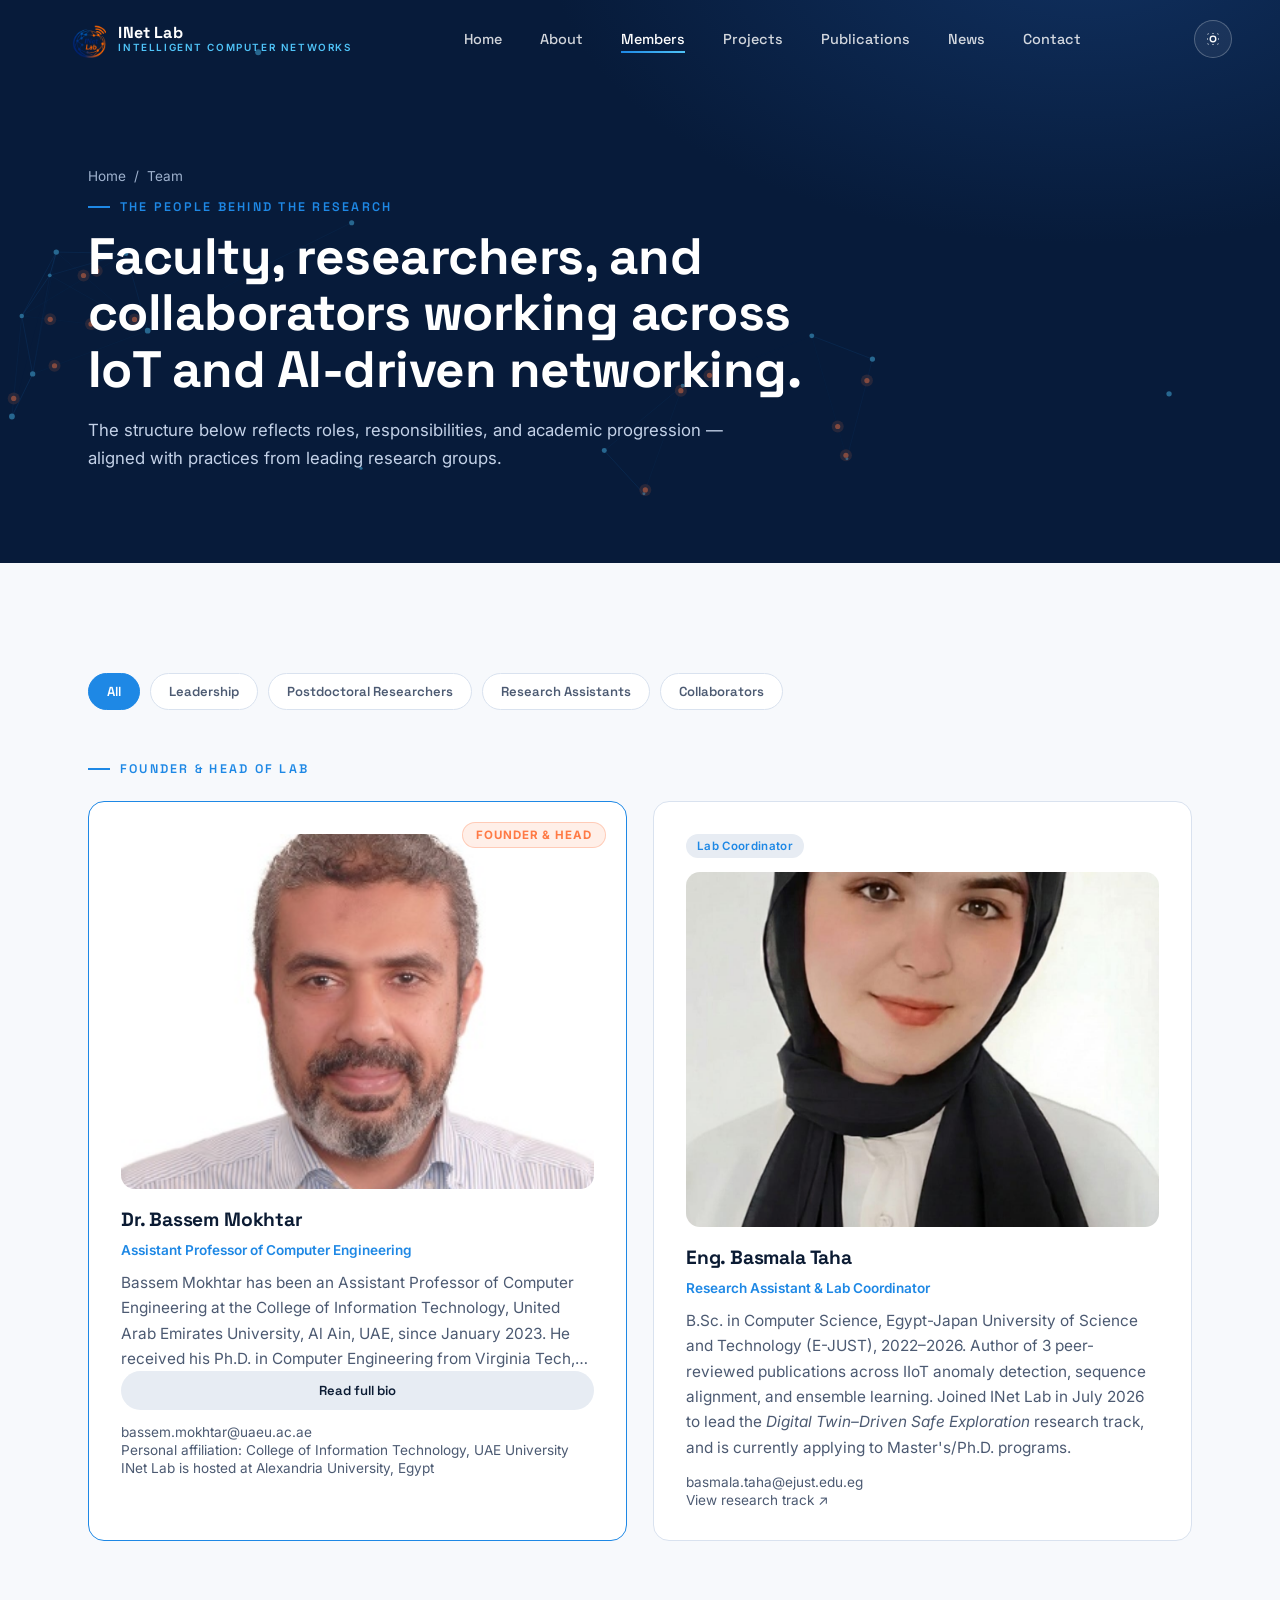
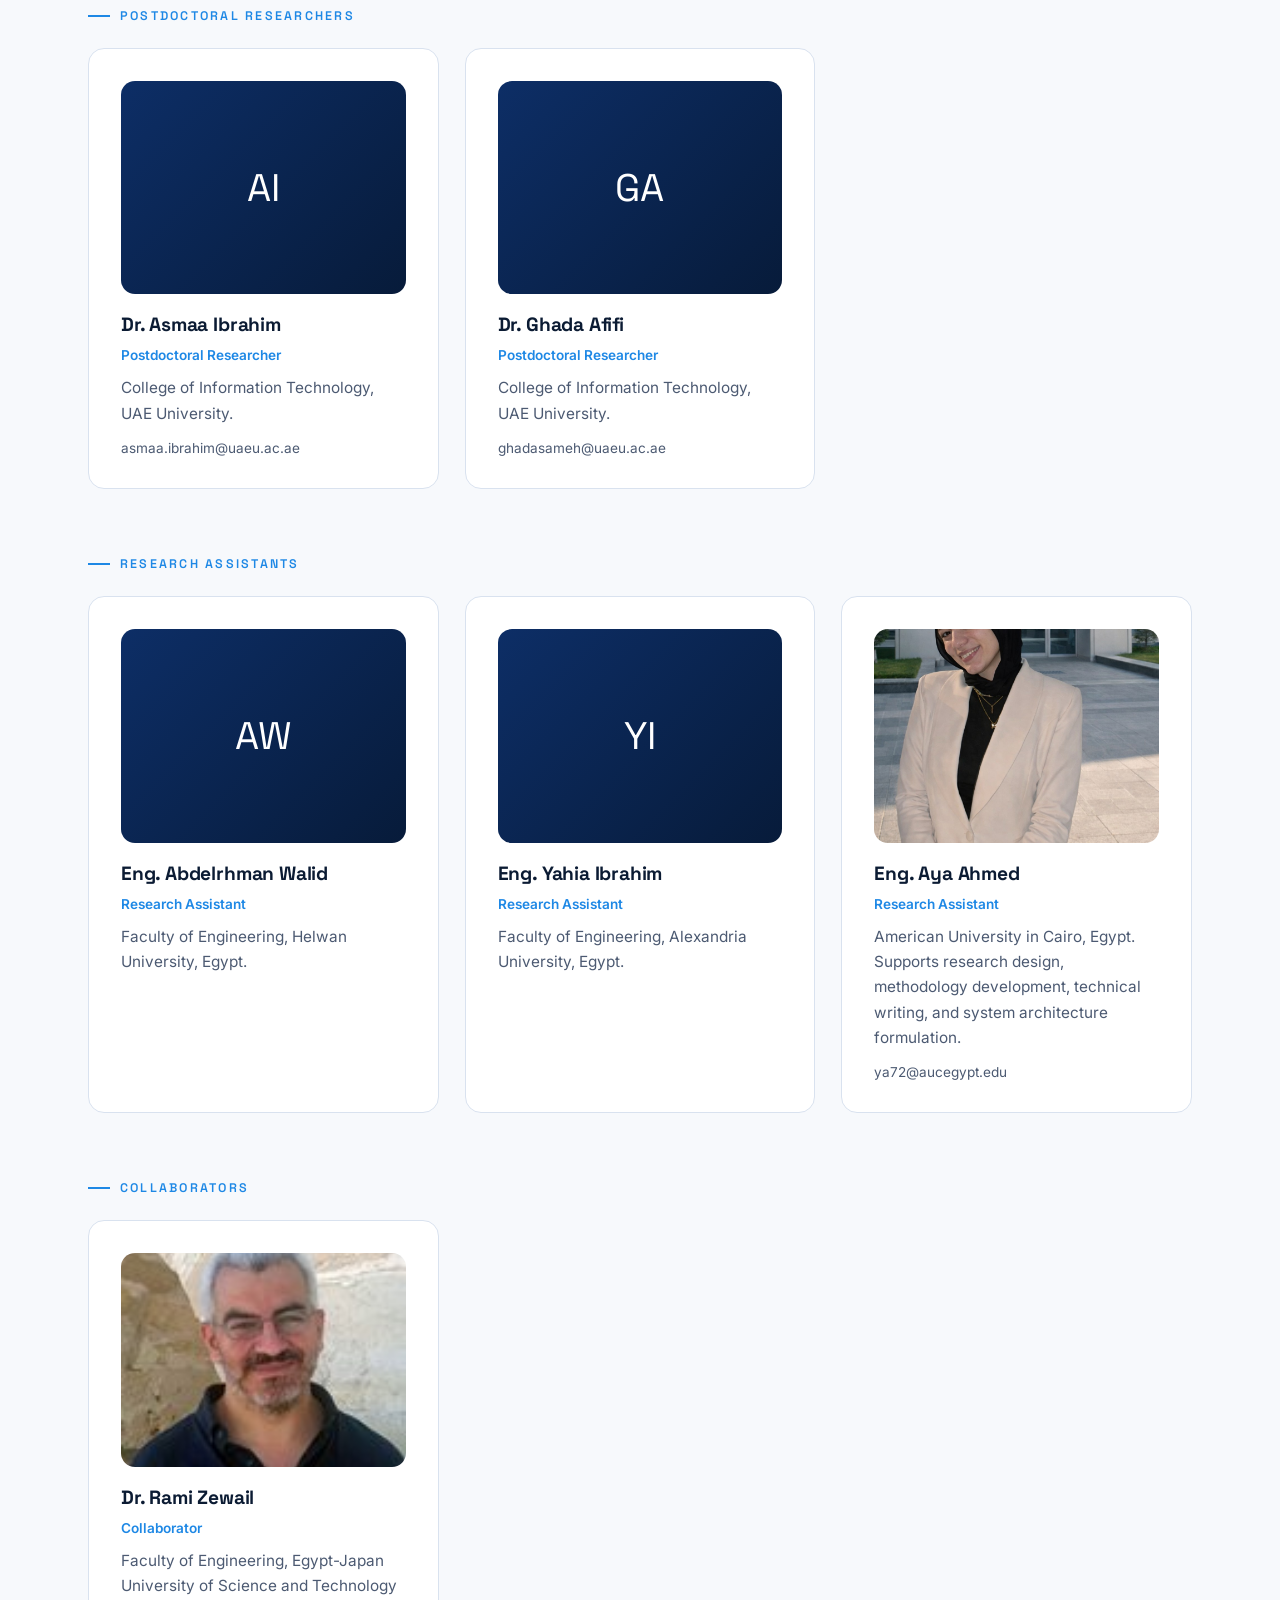
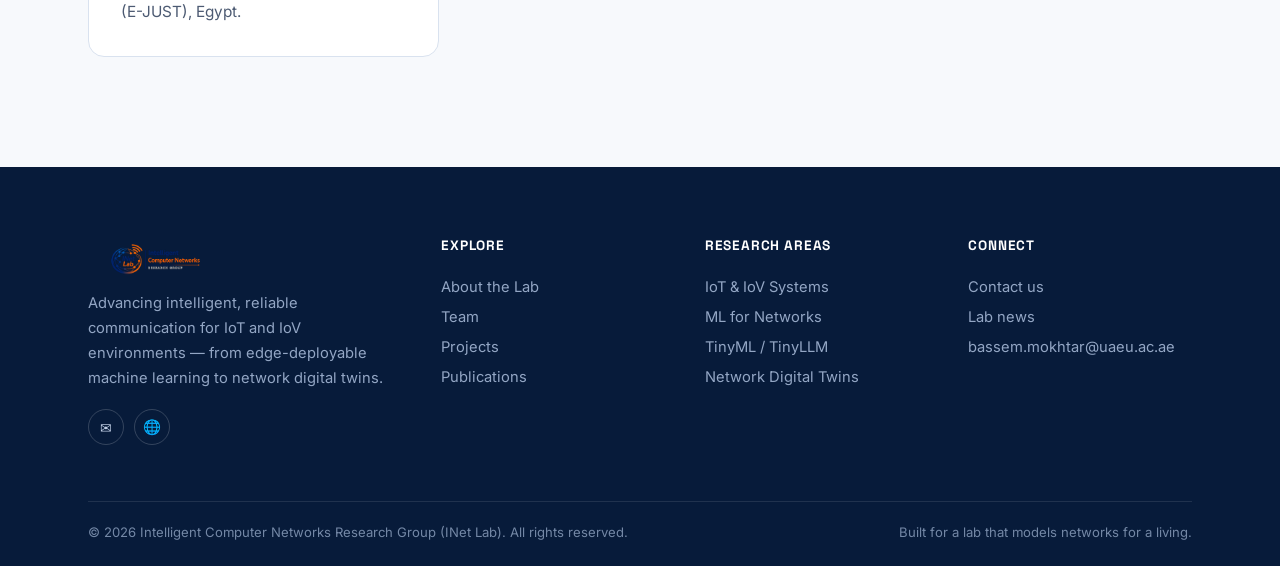
==== members.html @ f9cd7933 "Initial commit" ====
<!DOCTYPE html>
<html lang="en">
<head>
<meta charset="UTF-8">
<meta name="viewport" content="width=device-width, initial-scale=1.0">
<title>Team — INet Lab</title>
<meta name="description" content="Meet the faculty, researchers, and collaborators of the Intelligent Computer Networks Research Group.">
<link rel="icon" href="assets/images/inet-icon.png">
<link rel="preconnect" href="https://fonts.googleapis.com">
<link rel="preconnect" href="https://fonts.gstatic.com" crossorigin>
<link href="https://fonts.googleapis.com/css2?family=Space+Grotesk:wght@500;600;700&family=Inter:wght@400;500;600;700&display=swap" rel="stylesheet">
<link rel="stylesheet" href="css/style.css">
<link rel="stylesheet" href="css/animations.css">
<link rel="stylesheet" href="css/responsive.css">
<style>
  .member-card{ display:flex; flex-direction:column; }
  .member-photo{ width:100%; aspect-ratio:4/3; border-radius:14px; overflow:hidden; margin-bottom:20px; background:linear-gradient(135deg,var(--navy),var(--ink)); display:flex; align-items:center; justify-content:center; }
  .member-photo img{ width:100%; height:100%; object-fit:cover; }
  .member-initials{ color:#fff; font-family:var(--font-display); font-size:2.4rem; }
  .member-card.director{ border:1.5px solid var(--signal); position:relative; }
  .director-badge{ position:absolute; top:20px; right:20px; z-index:2; }
  .filter-bar{ display:flex; gap:10px; flex-wrap:wrap; margin-bottom:44px; }
  .filter-btn{ padding:9px 18px; border-radius:999px; border:1px solid var(--line); background:var(--white); font-family:var(--font-display); font-size:.82rem; font-weight:600; color:var(--text-soft); transition:all .25s ease; }
  .filter-btn.active, .filter-btn:hover{ background:var(--signal); color:#fff; border-color:var(--signal); }
  .member-role{ font-size:.85rem; color:var(--signal); font-weight:600; margin-top:2px; }
  .member-meta{ display:flex; flex-direction:column; gap:2px; margin-top:14px; font-size:.85rem; color:var(--text-soft); }
  .member-meta a:hover{ color:var(--signal); }
  .bio-clamp{ display:-webkit-box; -webkit-line-clamp:4; -webkit-box-orient:vertical; overflow:hidden; }
  .bio-clamp.expanded{ -webkit-line-clamp:unset; overflow:visible; }
</style>
</head>
<body data-page="members">

<div id="loading-screen"><div class="loader-mark"></div></div>
<div id="app-header"></div>

<section class="page-hero">
  <canvas></canvas>
  <div class="container page-hero-inner">
    <div class="crumbs"><a href="index.html">Home</a> / <span>Team</span></div>
    <span class="eyebrow">The people behind the research</span>
    <h1>Faculty, researchers, and collaborators working across IoT and AI-driven networking.</h1>
    <p>The structure below reflects roles, responsibilities, and academic progression — aligned with practices from leading research groups.</p>
  </div>
</section>

<section class="section">
  <div class="container">

    <div class="filter-bar" role="tablist" aria-label="Filter team by group">
      <button class="filter-btn active" data-filter="all">All</button>
      <button class="filter-btn" data-filter="leadership">Leadership</button>
      <button class="filter-btn" data-filter="postdoc">Postdoctoral Researchers</button>
      <button class="filter-btn" data-filter="assistants">Research Assistants</button>
      <button class="filter-btn" data-filter="collab">Collaborators</button>
    </div>

    <!-- Leadership -->
    <div class="member-row" data-group="leadership">
      <span class="eyebrow">Founder &amp; Head of Lab</span>
      <div class="grid grid-2" style="margin-top:24px;margin-bottom:60px;">
        <div class="card member-card tilt director" data-reveal>
          <span class="badge-soon director-badge">Founder &amp; Head</span>
          <div class="member-photo"><img src="assets/images/bassem-mokhtar.jpg" alt="Dr. Bassem Mokhtar"></div>
          <h3>Dr. Bassem Mokhtar</h3>
          <div class="member-role">Assistant Professor of Computer Engineering</div>
          <p class="bio-clamp" style="margin-top:12px;">Bassem Mokhtar has been an Assistant Professor of Computer Engineering at the College of Information Technology, United Arab Emirates University, Al Ain, UAE, since January 2023. He received his Ph.D. in Computer Engineering from Virginia Tech, USA, in 2014, and his B.Sc. and M.Sc. in Electrical Engineering from Alexandria University, Egypt, in 2004 and 2008. He is a senior member of IEEE. His research interests include embedding intelligence in networking operations, autonomic resilient networking, network semantics reasoning, and machine learning applications in computer networks. He has served as PI, Co-PI, and researcher on funded multidisciplinary projects spanning the Internet of Things, Internet of Vehicles, Software Defined Networking, sensor networks, nanotechnology, and flexible electronics, and reviews for venues including the IEEE Internet of Things Journal, IEEE Vehicular Technology Magazine, and the Elsevier Journal of Network and Computer Applications.</p>
          <button class="btn btn-ghost btn-sm bio-toggle">Read full bio</button>
          <div class="member-meta" style="margin-top:14px;">
            <a href="mailto:bassem.mokhtar@uaeu.ac.ae">bassem.mokhtar@uaeu.ac.ae</a>
            <span>Personal affiliation: College of Information Technology, UAE University</span>
            <span>INet Lab is hosted at Alexandria University, Egypt</span>
          </div>
        </div>

        <div class="card member-card tilt" data-reveal style="transition-delay:.08s;">
          <span class="tag" style="width:fit-content;">Lab Coordinator</span>
          <div class="member-photo" style="margin-top:14px;"><img src="assets/images/basmala-taha.jpg" alt="Eng. Basmala Taha"></div>
          <h3>Eng. Basmala Taha</h3>
          <div class="member-role">Research Assistant &amp; Lab Coordinator</div>
          <p style="margin-top:12px;">B.Sc. in Computer Science, Egypt-Japan University of Science and Technology (E-JUST), 2022–2026. Author of 3 peer-reviewed publications across IIoT anomaly detection, sequence alignment, and ensemble learning. Joined INet Lab in July 2026 to lead the <em>Digital Twin–Driven Safe Exploration</em> research track, and is currently applying to Master's/Ph.D. programs.</p>
          <div class="member-meta">
            <a href="mailto:basmala.taha@ejust.edu.eg">basmala.taha@ejust.edu.eg</a>
            <a href="projects.html">View research track ↗</a>
          </div>
        </div>
      </div>
    </div>

    <!-- Postdoctoral Researchers -->
    <div class="member-row" data-group="postdoc">
      <span class="eyebrow">Postdoctoral researchers</span>
      <div class="grid grid-3" style="margin-top:24px;margin-bottom:60px;">
        <div class="card member-card tilt" data-reveal>
          <div class="member-photo"><span class="member-initials">AI</span></div>
          <h3>Dr. Asmaa Ibrahim</h3>
          <div class="member-role">Postdoctoral Researcher</div>
          <p style="margin-top:12px;">College of Information Technology, UAE University.</p>
          <div class="member-meta">
            <a href="mailto:asmaa.ibrahim@uaeu.ac.ae">asmaa.ibrahim@uaeu.ac.ae</a>
          </div>
        </div>
        <div class="card member-card tilt" data-reveal style="transition-delay:.08s;">
          <div class="member-photo"><span class="member-initials">GA</span></div>
          <h3>Dr. Ghada Afifi</h3>
          <div class="member-role">Postdoctoral Researcher</div>
          <p style="margin-top:12px;">College of Information Technology, UAE University.</p>
          <div class="member-meta">
            <a href="mailto:ghadasameh@uaeu.ac.ae">ghadasameh@uaeu.ac.ae</a>
          </div>
        </div>
      </div>
    </div>

    <!-- Research Assistants -->
    <div class="member-row" data-group="assistants">
      <span class="eyebrow">Research assistants</span>
      <div class="grid grid-3" style="margin-top:24px;margin-bottom:60px;">
        <div class="card member-card tilt" data-reveal>
          <div class="member-photo"><span class="member-initials">AW</span></div>
          <h3>Eng. Abdelrhman Walid</h3>
          <div class="member-role">Research Assistant</div>
          <p style="margin-top:12px;">Faculty of Engineering, Helwan University, Egypt.</p>
        </div>
        <div class="card member-card tilt" data-reveal style="transition-delay:.08s;">
          <div class="member-photo"><span class="member-initials">YI</span></div>
          <h3>Eng. Yahia Ibrahim</h3>
          <div class="member-role">Research Assistant</div>
          <p style="margin-top:12px;">Faculty of Engineering, Alexandria University, Egypt.</p>
        </div>
        <div class="card member-card tilt" data-reveal style="transition-delay:.16s;">
          <div class="member-photo"><img src="assets/images/aya-ahmed.jpg" alt="Eng. Aya Ahmed"></div>
          <h3>Eng. Aya Ahmed</h3>
          <div class="member-role">Research Assistant</div>
          <p style="margin-top:12px;">American University in Cairo, Egypt. Supports research design, methodology development, technical writing, and system architecture formulation.</p>
          <div class="member-meta">
            <a href="mailto:ya72@aucegypt.edu">ya72@aucegypt.edu</a>
          </div>
        </div>
      </div>
    </div>

    <!-- Collaborators -->
    <div class="member-row" data-group="collab">
      <span class="eyebrow">Collaborators</span>
      <div class="grid grid-3" style="margin-top:24px;">
        <div class="card member-card tilt" data-reveal>
          <div class="member-photo"><img src="assets/images/rami-zewail.jpg" alt="Dr. Rami Zewail" onerror="this.parentElement.innerHTML='<span class=&quot;member-initials&quot;>RZ</span>'"></div>
          <h3>Dr. Rami Zewail</h3>
          <div class="member-role">Collaborator</div>
          <p style="margin-top:12px;">Faculty of Engineering, Egypt-Japan University of Science and Technology (E-JUST), Egypt.</p>
        </div>
      </div>
    </div>

  </div>
</section>

<div id="app-footer"></div>

<script src="js/components/layout.js"></script>
<script src="js/animations.js"></script>
<script src="js/main.js"></script>
<script>
document.addEventListener('layout:ready', function(){
  const btns = document.querySelectorAll('.filter-btn');
  const rows = document.querySelectorAll('.member-row');
  btns.forEach(btn=>{
    btn.addEventListener('click', ()=>{
      btns.forEach(b=>b.classList.remove('active'));
      btn.classList.add('active');
      const f = btn.getAttribute('data-filter');
      rows.forEach(r=>{
        r.style.display = (f==='all' || r.getAttribute('data-group')===f) ? '' : 'none';
      });
    });
  });

  const bioBtn = document.querySelector('.bio-toggle');
  if(bioBtn){
    bioBtn.addEventListener('click', ()=>{
      const bio = bioBtn.previousElementSibling;
      const open = bio.classList.toggle('expanded');
      bioBtn.textContent = open ? 'Show less' : 'Read full bio';
    });
  }
});
</script>
</body>
</html>
---- css/style.css ----
/* ======================================================================
   INet Lab — Core Stylesheet
   Design system: deep navy signal palette, Space Grotesk + Inter type,
   signature motif = "message-passing" network graph (mirrors the lab's
   own GNN/digital-twin research).
   ====================================================================== */

:root{
  /* ---- Color tokens ---- */
  --ink:#071B3A;          /* deepest navy — hero / footer */
  --navy:#0D2E66;         /* secondary navy — panels on dark */
  --navy-soft:#123268;
  --signal:#1E88E5;       /* primary accent — links, buttons, active nodes */
  --cyan:#4FC3F7;         /* secondary accent — glow, highlights */
  --pulse:#FF7A45;        /* warm accent used sparingly — "live" packet */
  --paper:#F7F9FC;        /* light background */
  --mist:#E7ECF3;         /* light borders / subtle fills */
  --line:#D9E2EF;
  --text:#0B1B33;         /* body text on light */
  --text-soft:#4C5A72;
  --white:#FFFFFF;

  /* ---- Type ---- */
  --font-display:'Space Grotesk', sans-serif;
  --font-body:'Inter', sans-serif;

  /* ---- Layout ---- */
  --container:1240px;
  --radius-sm:10px;
  --radius-md:16px;
  --radius-lg:26px;
  --nav-h:78px;

  /* ---- Motion ---- */
  --ease:cubic-bezier(.16,.84,.44,1);
  --fast:.25s;
  --med:.5s;
  --slow:.9s;

  color-scheme: light;
}

html[data-theme="dark"]{
  --paper:#081327;
  --mist:#0F2246;
  --line:#1B3A66;
  --text:#EAF1FC;
  --text-soft:#9FB2CE;
  --white:#0D2145;
  color-scheme: dark;
}

*,*::before,*::after{ box-sizing:border-box; }
html{ scroll-behavior:smooth; }
html, body{ margin:0; padding:0; }

body{
  font-family:var(--font-body);
  color:var(--text);
  background:var(--paper);
  -webkit-font-smoothing:antialiased;
  overflow-x:hidden;
  transition:background var(--fast) var(--ease), color var(--fast) var(--ease);
}

img{ max-width:100%; display:block; }
a{ color:inherit; text-decoration:none; }
ul{ margin:0; padding:0; list-style:none; }
button{ font-family:inherit; cursor:pointer; }
h1,h2,h3,h4{ font-family:var(--font-display); margin:0; line-height:1.1; letter-spacing:-0.01em; }
p{ margin:0; }

:focus-visible{
  outline:2px solid var(--cyan);
  outline-offset:3px;
}

.container{
  width:100%;
  max-width:var(--container);
  margin:0 auto;
  padding:0 28px;
}

.eyebrow{
  display:inline-flex;
  align-items:center;
  gap:10px;
  font-family:var(--font-display);
  font-size:.78rem;
  font-weight:600;
  letter-spacing:.18em;
  text-transform:uppercase;
  color:var(--signal);
}
html[data-theme="dark"] .eyebrow{ color:var(--cyan); }
.eyebrow::before{
  content:"";
  width:22px; height:2px;
  background:currentColor;
  display:inline-block;
}

.section{ padding:110px 0; position:relative; }
.section--tight{ padding:70px 0; }
.section--dark{ background:var(--ink); color:#EAF1FC; }
.section--navy{ background:var(--navy); color:#EAF1FC; }
.section-head{ max-width:680px; margin-bottom:56px; }
.section-head h2{ font-size:clamp(2rem,3.4vw,2.9rem); margin-top:14px; }
.section-head p{ margin-top:18px; color:var(--text-soft); font-size:1.05rem; line-height:1.7; }
.section--dark .section-head p, .section--navy .section-head p{ color:#B9C7DE; }

.btn{
  display:inline-flex; align-items:center; justify-content:center; gap:10px;
  padding:15px 30px;
  border-radius:999px;
  font-family:var(--font-display);
  font-weight:600; font-size:.95rem;
  border:1px solid transparent;
  transition:transform var(--fast) var(--ease), box-shadow var(--fast) var(--ease), background var(--fast) var(--ease), color var(--fast) var(--ease);
  position:relative; overflow:hidden;
  white-space:nowrap;
}
.btn:active{ transform:scale(.97); }
.btn-primary{
  background:linear-gradient(135deg,var(--signal),var(--cyan));
  color:#fff;
  box-shadow:0 14px 30px -12px rgba(30,136,229,.55);
}
.btn-primary:hover{ transform:translateY(-2px); box-shadow:0 18px 34px -10px rgba(30,136,229,.65); }
.btn-outline{
  background:transparent;
  border-color:rgba(255,255,255,.35);
  color:#fff;
}
.btn-outline:hover{ background:rgba(255,255,255,.1); border-color:#fff; }
.btn-ghost{
  background:var(--mist);
  color:var(--text);
}
.btn-ghost:hover{ background:var(--line); }
.btn-sm{ padding:10px 18px; font-size:.82rem; }

/* Ripple */
.btn .ripple{
  position:absolute; border-radius:50%;
  transform:scale(0);
  background:rgba(255,255,255,.5);
  animation:ripple .6s ease-out;
  pointer-events:none;
}
@keyframes ripple{ to{ transform:scale(3); opacity:0; } }

/* ---------------- Loading screen ---------------- */
#loading-screen{
  position:fixed; inset:0; z-index:9999;
  background:var(--ink);
  display:flex; align-items:center; justify-content:center;
  transition:opacity .6s var(--ease), visibility .6s var(--ease);
}
#loading-screen.hidden{ opacity:0; visibility:hidden; pointer-events:none; }
.loader-mark{
  width:64px; height:64px;
  border-radius:50%;
  border:2px solid rgba(79,195,247,.25);
  border-top-color:var(--cyan);
  animation:spin 1s linear infinite;
}
@keyframes spin{ to{ transform:rotate(360deg); } }

/* ---------------- Scroll progress ---------------- */
#scroll-progress{
  position:fixed; top:0; left:0; height:3px; width:0%;
  background:linear-gradient(90deg,var(--signal),var(--cyan));
  z-index:1201;
}

/* ---------------- Header ---------------- */
#site-header{
  position:fixed; top:0; left:0; right:0; z-index:1100;
  height:var(--nav-h);
  display:flex; align-items:center;
  background:transparent;
  transition:background var(--fast) var(--ease), box-shadow var(--fast) var(--ease), height var(--fast) var(--ease);
}
#site-header.solid{
  background:rgba(7,27,58,.86);
  backdrop-filter:blur(14px) saturate(140%);
  -webkit-backdrop-filter:blur(14px) saturate(140%);
  box-shadow:0 10px 30px -18px rgba(0,0,0,.6);
  height:66px;
}
.nav-inner{
  width:100%; max-width:var(--container); margin:0 auto; padding:0 28px;
  display:flex; align-items:center; justify-content:space-between; gap:24px;
}
.brand{ display:flex; align-items:center; gap:12px; }
.brand img{ height:38px; width:auto; }
.brand-word{ display:flex; flex-direction:column; line-height:1.05; }
.brand-word b{ font-family:var(--font-display); font-size:1rem; color:#fff; letter-spacing:.01em; }
.brand-word span{ font-size:.62rem; letter-spacing:.16em; color:var(--cyan); font-weight:600; }

.nav-links{ display:flex; align-items:center; gap:6px; }
.nav-links a{
  position:relative;
  padding:10px 16px;
  font-family:var(--font-display);
  font-size:.9rem; font-weight:500;
  color:rgba(255,255,255,.82);
}
.nav-links a::after{
  content:""; position:absolute; left:16px; right:16px; bottom:5px; height:2px;
  background:linear-gradient(90deg,var(--signal),var(--cyan));
  transform:scaleX(0); transform-origin:left;
  transition:transform var(--fast) var(--ease);
}
.nav-links a:hover::after, .nav-links a.active::after{ transform:scaleX(1); }
.nav-links a.active{ color:#fff; }

.nav-actions{ display:flex; align-items:center; gap:10px; }
.theme-toggle{
  width:38px; height:38px; border-radius:50%;
  border:1px solid rgba(255,255,255,.25);
  background:rgba(255,255,255,.06);
  display:flex; align-items:center; justify-content:center;
  color:#fff; font-size:1rem;
}
.theme-toggle svg{ width:16px; height:16px; }
.nav-burger{
  display:none;
  width:40px; height:40px; border-radius:10px;
  border:1px solid rgba(255,255,255,.25);
  background:rgba(255,255,255,.06);
  flex-direction:column; align-items:center; justify-content:center; gap:4px;
}
.nav-burger span{ width:18px; height:2px; background:#fff; display:block; transition:transform .3s var(--ease), opacity .3s var(--ease); }
.nav-burger.open span:nth-child(1){ transform:translateY(6px) rotate(45deg); }
.nav-burger.open span:nth-child(2){ opacity:0; }
.nav-burger.open span:nth-child(3){ transform:translateY(-6px) rotate(-45deg); }

.mobile-panel{
  position:fixed; top:var(--nav-h); left:0; right:0; bottom:0; z-index:1090;
  background:rgba(7,27,58,.98);
  backdrop-filter:blur(10px);
  display:flex; flex-direction:column; padding:30px 28px;
  gap:6px;
  transform:translateY(-8px); opacity:0; visibility:hidden;
  transition:all var(--fast) var(--ease);
}
.mobile-panel.open{ transform:translateY(0); opacity:1; visibility:visible; }
.mobile-panel a{
  font-family:var(--font-display); font-size:1.3rem; color:#fff; padding:14px 4px;
  border-bottom:1px solid rgba(255,255,255,.08);
}

/* ---------------- Hero ---------------- */
.hero{
  position:relative;
  min-height:100vh;
  display:flex; align-items:center;
  background:radial-gradient(1200px 700px at 80% -10%, #10305f 0%, var(--ink) 55%);
  color:#fff;
  overflow:hidden;
  padding-top:var(--nav-h);
}
.hero canvas{ position:absolute; inset:0; width:100%; height:100%; opacity:.85; }
.hero-inner{ position:relative; z-index:2; width:100%; max-width:var(--container); margin:0 auto; padding:60px 28px; }
.hero-tag{
  display:inline-flex; align-items:center; gap:10px;
  padding:8px 16px; border-radius:999px;
  border:1px solid rgba(79,195,247,.35);
  background:rgba(79,195,247,.08);
  font-family:var(--font-display); font-size:.78rem; letter-spacing:.1em; text-transform:uppercase;
  color:var(--cyan); margin-bottom:26px;
}
.hero-tag .dot{ width:7px; height:7px; border-radius:50%; background:var(--pulse); box-shadow:0 0 0 0 rgba(255,122,69,.6); animation:pulse-dot 2s infinite; }
@keyframes pulse-dot{ 0%{ box-shadow:0 0 0 0 rgba(255,122,69,.55);} 70%{ box-shadow:0 0 0 10px rgba(255,122,69,0);} 100%{ box-shadow:0 0 0 0 rgba(255,122,69,0);} }

.hero h1{
  font-size:clamp(2.4rem,5.4vw,4.4rem);
  max-width:820px;
  font-weight:600;
}
.hero h1 em{ font-style:normal; background:linear-gradient(100deg,var(--cyan),var(--signal)); -webkit-background-clip:text; background-clip:text; color:transparent; }
.hero p.lead{
  margin-top:26px; max-width:600px; font-size:1.15rem; line-height:1.75; color:#C4D2E8;
}
.hero-cta{ display:flex; gap:16px; margin-top:40px; flex-wrap:wrap; }

.hero-focus{
  display:flex; gap:34px; margin-top:64px; flex-wrap:wrap;
}
.hero-focus div{ display:flex; flex-direction:column; gap:4px; }
.hero-focus b{ font-family:var(--font-display); font-size:1.6rem; color:#fff; }
.hero-focus span{ font-size:.8rem; color:#9FB2CE; letter-spacing:.03em; }

.scroll-cue{
  position:absolute; bottom:34px; left:50%; transform:translateX(-50%);
  display:flex; flex-direction:column; align-items:center; gap:8px;
  color:#9FB2CE; font-size:.7rem; letter-spacing:.15em; text-transform:uppercase;
  z-index:2;
}
.scroll-cue .stick{ width:1px; height:34px; background:linear-gradient(#4FC3F7,transparent); position:relative; overflow:hidden; }
.scroll-cue .stick::after{ content:""; position:absolute; top:-34px; left:0; width:100%; height:100%; background:#fff; animation:cue 1.8s infinite; }
@keyframes cue{ to{ top:34px; } }

/* ---------------- Page hero (interior pages) ---------------- */
.page-hero{
  position:relative;
  padding:calc(var(--nav-h) + 90px) 0 90px;
  background:radial-gradient(900px 500px at 85% -10%, #10305f 0, var(--ink) 60%);
  color:#fff;
  overflow:hidden;
}
.page-hero canvas{ position:absolute; inset:0; opacity:.5; }
.page-hero-inner{ position:relative; z-index:2; }
.page-hero h1{ font-size:clamp(2rem,4.4vw,3.2rem); margin-top:14px; max-width:760px; }
.page-hero p{ margin-top:18px; max-width:640px; color:#C4D2E8; font-size:1.05rem; line-height:1.7; }
.crumbs{ display:flex; gap:8px; font-size:.85rem; color:#9FB2CE; margin-bottom:8px; }
.crumbs a:hover{ color:#fff; }

/* ---------------- Cards ---------------- */
.grid{ display:grid; gap:26px; }
.grid-3{ grid-template-columns:repeat(3,1fr); }
.grid-2{ grid-template-columns:repeat(2,1fr); }
.grid-4{ grid-template-columns:repeat(4,1fr); }

.card{
  background:var(--white);
  border:1px solid var(--line);
  border-radius:var(--radius-md);
  padding:32px;
  transition:transform var(--fast) var(--ease), box-shadow var(--fast) var(--ease), border-color var(--fast) var(--ease);
  position:relative;
}
.card:hover{
  transform:translateY(-6px);
  box-shadow:0 26px 50px -30px rgba(7,27,58,.35);
  border-color:transparent;
}
.card-icon{
  width:50px; height:50px; border-radius:14px;
  display:flex; align-items:center; justify-content:center;
  background:linear-gradient(135deg,var(--signal),var(--cyan));
  color:#fff; margin-bottom:20px; font-size:1.3rem;
}
.card h3{ font-size:1.2rem; margin-bottom:10px; }
.card p{ color:var(--text-soft); font-size:.96rem; line-height:1.65; }
.card .tag-row{ display:flex; gap:8px; flex-wrap:wrap; margin-top:16px; }

.tag{
  font-size:.72rem; font-weight:600; letter-spacing:.03em;
  padding:5px 11px; border-radius:999px;
  background:var(--mist); color:var(--signal);
}
html[data-theme="dark"] .tag{ background:var(--navy-soft); color:var(--cyan); }

/* ---------------- Stats ---------------- */
.stats-row{ display:grid; grid-template-columns:repeat(4,1fr); gap:24px; }
.stat{ text-align:left; }
.stat b{ font-family:var(--font-display); font-size:clamp(2rem,3.6vw,3rem); display:block; background:linear-gradient(120deg,var(--cyan),var(--signal)); -webkit-background-clip:text; background-clip:text; color:transparent; }
.stat span{ color:var(--text-soft); font-size:.85rem; letter-spacing:.02em; }

/* ---------------- Footer ---------------- */
footer{
  background:var(--ink); color:#C4D2E8; padding:72px 0 26px; position:relative;
}
.footer-grid{ display:grid; grid-template-columns:1.4fr 1fr 1fr 1fr; gap:40px; margin-bottom:56px; }
.footer-brand img{ height:36px; margin-bottom:16px; }
.footer-brand p{ font-size:.92rem; line-height:1.7; color:#93A6C4; max-width:320px; }
.footer-col h4{ font-family:var(--font-display); font-size:.85rem; letter-spacing:.06em; text-transform:uppercase; color:#fff; margin-bottom:18px; }
.footer-col a, .footer-col li{ display:block; font-size:.92rem; color:#93A6C4; padding:6px 0; transition:color var(--fast); }
.footer-col a:hover{ color:var(--cyan); }
.footer-social{ display:flex; gap:10px; margin-top:18px; }
.footer-social a{
  width:36px; height:36px; border-radius:50%; border:1px solid rgba(255,255,255,.18);
  display:flex; align-items:center; justify-content:center; font-size:.9rem;
}
.footer-social a:hover{ background:var(--signal); border-color:var(--signal); color:#fff; }
.footer-bottom{ border-top:1px solid rgba(255,255,255,.1); padding-top:22px; display:flex; justify-content:space-between; align-items:center; font-size:.82rem; color:#7488A6; flex-wrap:wrap; gap:10px; }

#back-to-top{
  position:fixed; right:26px; bottom:26px; z-index:900;
  width:46px; height:46px; border-radius:50%;
  background:linear-gradient(135deg,var(--signal),var(--cyan));
  color:#fff; display:flex; align-items:center; justify-content:center;
  box-shadow:0 14px 26px -10px rgba(30,136,229,.6);
  opacity:0; visibility:hidden; transform:translateY(10px);
  transition:all var(--fast) var(--ease);
  border:none;
}
#back-to-top.show{ opacity:1; visibility:visible; transform:translateY(0); }

/* ---------------- Reveal-on-scroll ---------------- */
[data-reveal]{ opacity:0; transform:translateY(28px); transition:opacity .8s var(--ease), transform .8s var(--ease); }
[data-reveal].in{ opacity:1; transform:translateY(0); }
[data-reveal="left"]{ transform:translateX(-32px); }
[data-reveal="left"].in{ transform:translateX(0); }
[data-reveal="right"]{ transform:translateX(32px); }
[data-reveal="right"].in{ transform:translateX(0); }
[data-reveal="zoom"]{ transform:scale(.92); }
[data-reveal="zoom"].in{ transform:scale(1); }

/* ---------------- Divider / signal rail ---------------- */
.rail{ position:relative; height:64px; overflow:hidden; }
.rail canvas{ width:100%; height:100%; }

/* ---------------- Utility ---------------- */
.text-center{ text-align:center; margin-left:auto; margin-right:auto; }
.mt-lg{ margin-top:60px; }
.split{ display:grid; grid-template-columns:1fr 1fr; gap:60px; align-items:center; }
.pill-list{ display:flex; flex-wrap:wrap; gap:10px; }
.pill{ padding:8px 16px; border-radius:999px; background:var(--mist); font-size:.85rem; color:var(--text); border:1px solid var(--line); }

.badge-soon{
  display:inline-flex; align-items:center; gap:8px;
  padding:5px 13px; border-radius:999px; font-size:.72rem; font-weight:700; letter-spacing:.08em; text-transform:uppercase;
  background:rgba(255,122,69,.12); color:var(--pulse); border:1px solid rgba(255,122,69,.3);
}

.empty-state{
  border:1.5px dashed var(--line); border-radius:var(--radius-md);
  padding:60px 30px; text-align:center; color:var(--text-soft);
}
.empty-state .card-icon{ margin:0 auto 18px; }

::selection{ background:var(--signal); color:#fff; }

/* ---------------- Research direction hierarchy diagram ---------------- */
.hierarchy-diagram{ display:flex; flex-direction:column; align-items:center; gap:0; }
.h-row{ display:flex; justify-content:center; align-items:center; gap:16px; flex-wrap:wrap; width:100%; }
.h-connector{ width:2px; height:30px; background:linear-gradient(var(--line),var(--line)); position:relative; }
.h-connector.h-spread{ width:80%; max-width:760px; height:30px; border-top:2px solid var(--line); }
.h-node{
  padding:14px 22px; border-radius:12px; font-family:var(--font-display); font-size:.92rem; font-weight:600;
  border:1.5px solid var(--line); background:var(--white); color:var(--text);
  text-align:center;
}
.h-root{ background:var(--ink); color:#fff; border-color:var(--ink); font-size:1rem; }
.h-mid{ background:var(--mist); }
.h-highlight{ background:linear-gradient(135deg,var(--signal),var(--cyan)); color:#fff; border-color:transparent; }
.h-branches{ gap:14px; }
.h-leaf{ border-radius:999px; font-size:.82rem; padding:11px 18px; }
.h-more{ color:var(--text-soft); background:transparent; border-style:dashed; }
.h-domain-label{ font-family:var(--font-display); font-size:.72rem; letter-spacing:.1em; text-transform:uppercase; color:var(--text-soft); margin-right:6px; align-self:center; }
.h-domain{ border-radius:999px; font-size:.82rem; padding:11px 18px; background:var(--navy); color:#fff; border-color:var(--navy); }

@media (max-width:768px){
  .h-connector.h-spread{ width:2px; height:20px; border-top:none; background:var(--line); }
  .h-node{ font-size:.85rem; padding:11px 16px; }
}

/* ---------------- Vision pull-quote ---------------- */
.vision-quote{
  margin:0 auto; max-width:720px; text-align:center;
  font-family:var(--font-display); font-size:clamp(1.3rem,2.6vw,1.9rem); font-weight:600;
  color:#fff; line-height:1.5; position:relative; padding:0 20px;
}
.vision-quote span{ display:block; margin-top:18px; font-family:var(--font-body); font-size:.85rem; font-weight:400; letter-spacing:.04em; text-transform:uppercase; color:var(--cyan); }
---- css/animations.css ----
/* ======================================================================
   INet Lab — Animations
   ====================================================================== */

@keyframes floaty{
  0%,100%{ transform:translateY(0); }
  50%{ transform:translateY(-10px); }
}
.float{ animation:floaty 5s ease-in-out infinite; }

@keyframes gradientShift{
  0%{ background-position:0% 50%; }
  50%{ background-position:100% 50%; }
  100%{ background-position:0% 50%; }
}
.gradient-anim{
  background-size:200% 200%;
  animation:gradientShift 8s ease infinite;
}

/* Card tilt (JS sets --rx/--ry) */
.tilt{
  transform: perspective(900px) rotateX(var(--rx,0)) rotateY(var(--ry,0));
  transition: transform .15s ease-out;
}

/* Image hover zoom */
.zoom-wrap{ overflow:hidden; border-radius:inherit; }
.zoom-wrap img{ transition:transform .6s var(--ease,ease); }
.zoom-wrap:hover img{ transform:scale(1.08); }

/* Icon rotate on hover */
.icon-rotate:hover .card-icon{ transform:rotate(12deg) scale(1.06); }
.card-icon{ transition:transform .35s var(--ease,ease); }

/* Typing effect cursor */
.typing::after{
  content:"|"; margin-left:2px; color:var(--cyan,#4FC3F7);
  animation:blink 1s steps(1) infinite;
}
@keyframes blink{ 50%{ opacity:0; } }

/* Glowing border */
.glow-border{ position:relative; }
.glow-border::before{
  content:""; position:absolute; inset:-1px; border-radius:inherit;
  padding:1px;
  background:linear-gradient(120deg,var(--signal,#1E88E5),var(--cyan,#4FC3F7),transparent 70%);
  -webkit-mask:linear-gradient(#fff 0 0) content-box, linear-gradient(#fff 0 0);
  -webkit-mask-composite:xor; mask-composite:exclude;
  opacity:0; transition:opacity .3s ease;
}
.glow-border:hover::before{ opacity:1; }

/* Fade helpers (non-JS fallback) */
.fade-up{ animation:fadeUp .8s var(--ease,ease) both; }
@keyframes fadeUp{ from{ opacity:0; transform:translateY(24px);} to{ opacity:1; transform:translateY(0);} }

.fade-in{ animation:fadeIn .8s ease both; }
@keyframes fadeIn{ from{ opacity:0;} to{ opacity:1;} }

/* Loading dots */
.dot-loader span{
  width:6px;height:6px;border-radius:50%;background:currentColor;display:inline-block;margin:0 2px;
  animation:dotBounce 1.2s infinite ease-in-out both;
}
.dot-loader span:nth-child(2){ animation-delay:.15s; }
.dot-loader span:nth-child(3){ animation-delay:.3s; }
@keyframes dotBounce{ 0%,80%,100%{ transform:scale(.4); opacity:.4;} 40%{ transform:scale(1); opacity:1;} }

/* Reduced motion */
@media (prefers-reduced-motion: reduce){
  *, *::before, *::after{
    animation-duration:.001ms !important;
    animation-iteration-count:1 !important;
    transition-duration:.001ms !important;
    scroll-behavior:auto !important;
  }
}
---- css/responsive.css ----
/* ======================================================================
   INet Lab — Responsive
   Breakpoints: 1440 / 1024 / 768 / 480 / 360
   ====================================================================== */

@media (max-width:1440px){
  .container{ max-width:1160px; }
}

@media (max-width:1180px){
  .grid-4{ grid-template-columns:repeat(2,1fr); }
  .stats-row{ grid-template-columns:repeat(2,1fr); row-gap:34px; }
  .footer-grid{ grid-template-columns:1.2fr 1fr 1fr; }
}

@media (max-width:1024px){
  .grid-3{ grid-template-columns:repeat(2,1fr); }
  .split{ grid-template-columns:1fr; gap:36px; }
  .hero h1{ max-width:100%; }
  .footer-grid{ grid-template-columns:1fr 1fr; }
}

@media (max-width:860px){
  .nav-links{ display:none; }
  .nav-burger{ display:flex; }
  .hero-focus{ gap:24px; }
}

@media (max-width:768px){
  .section{ padding:76px 0; }
  .grid-2, .grid-3, .grid-4{ grid-template-columns:1fr; }
  .stats-row{ grid-template-columns:repeat(2,1fr); }
  .footer-grid{ grid-template-columns:1fr 1fr; gap:30px; }
  .page-hero{ padding-top:calc(var(--nav-h) + 60px); }
  #back-to-top{ right:16px; bottom:16px; }
}

@media (max-width:480px){
  .container{ padding:0 18px; }
  .hero-inner{ padding:40px 18px; }
  .hero-cta{ flex-direction:column; align-items:flex-start; }
  .hero-cta .btn{ width:100%; }
  .stats-row{ grid-template-columns:1fr 1fr; gap:20px; }
  .footer-grid{ grid-template-columns:1fr; gap:28px; }
  .footer-bottom{ flex-direction:column; align-items:flex-start; }
  .card{ padding:24px; }
}

@media (max-width:360px){
  .hero h1{ font-size:1.9rem; }
  .section-head h2{ font-size:1.6rem; }
}
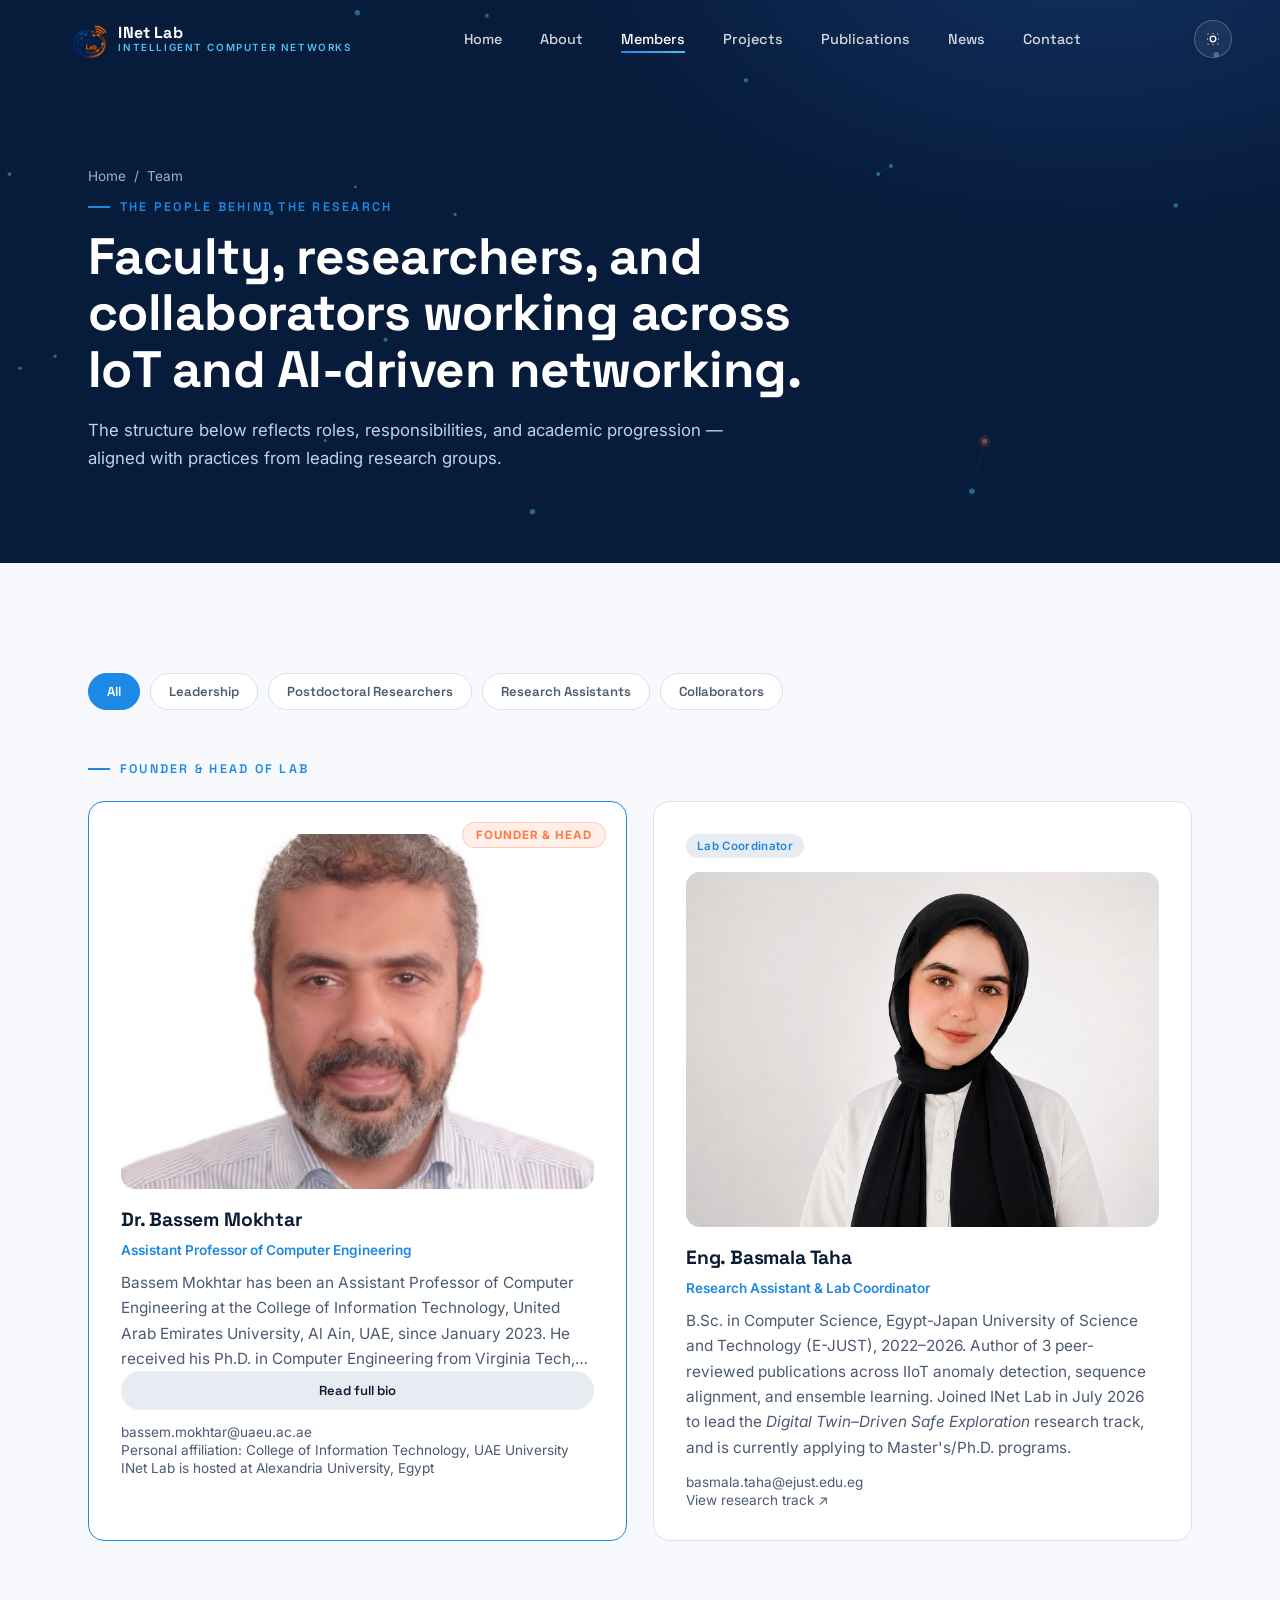
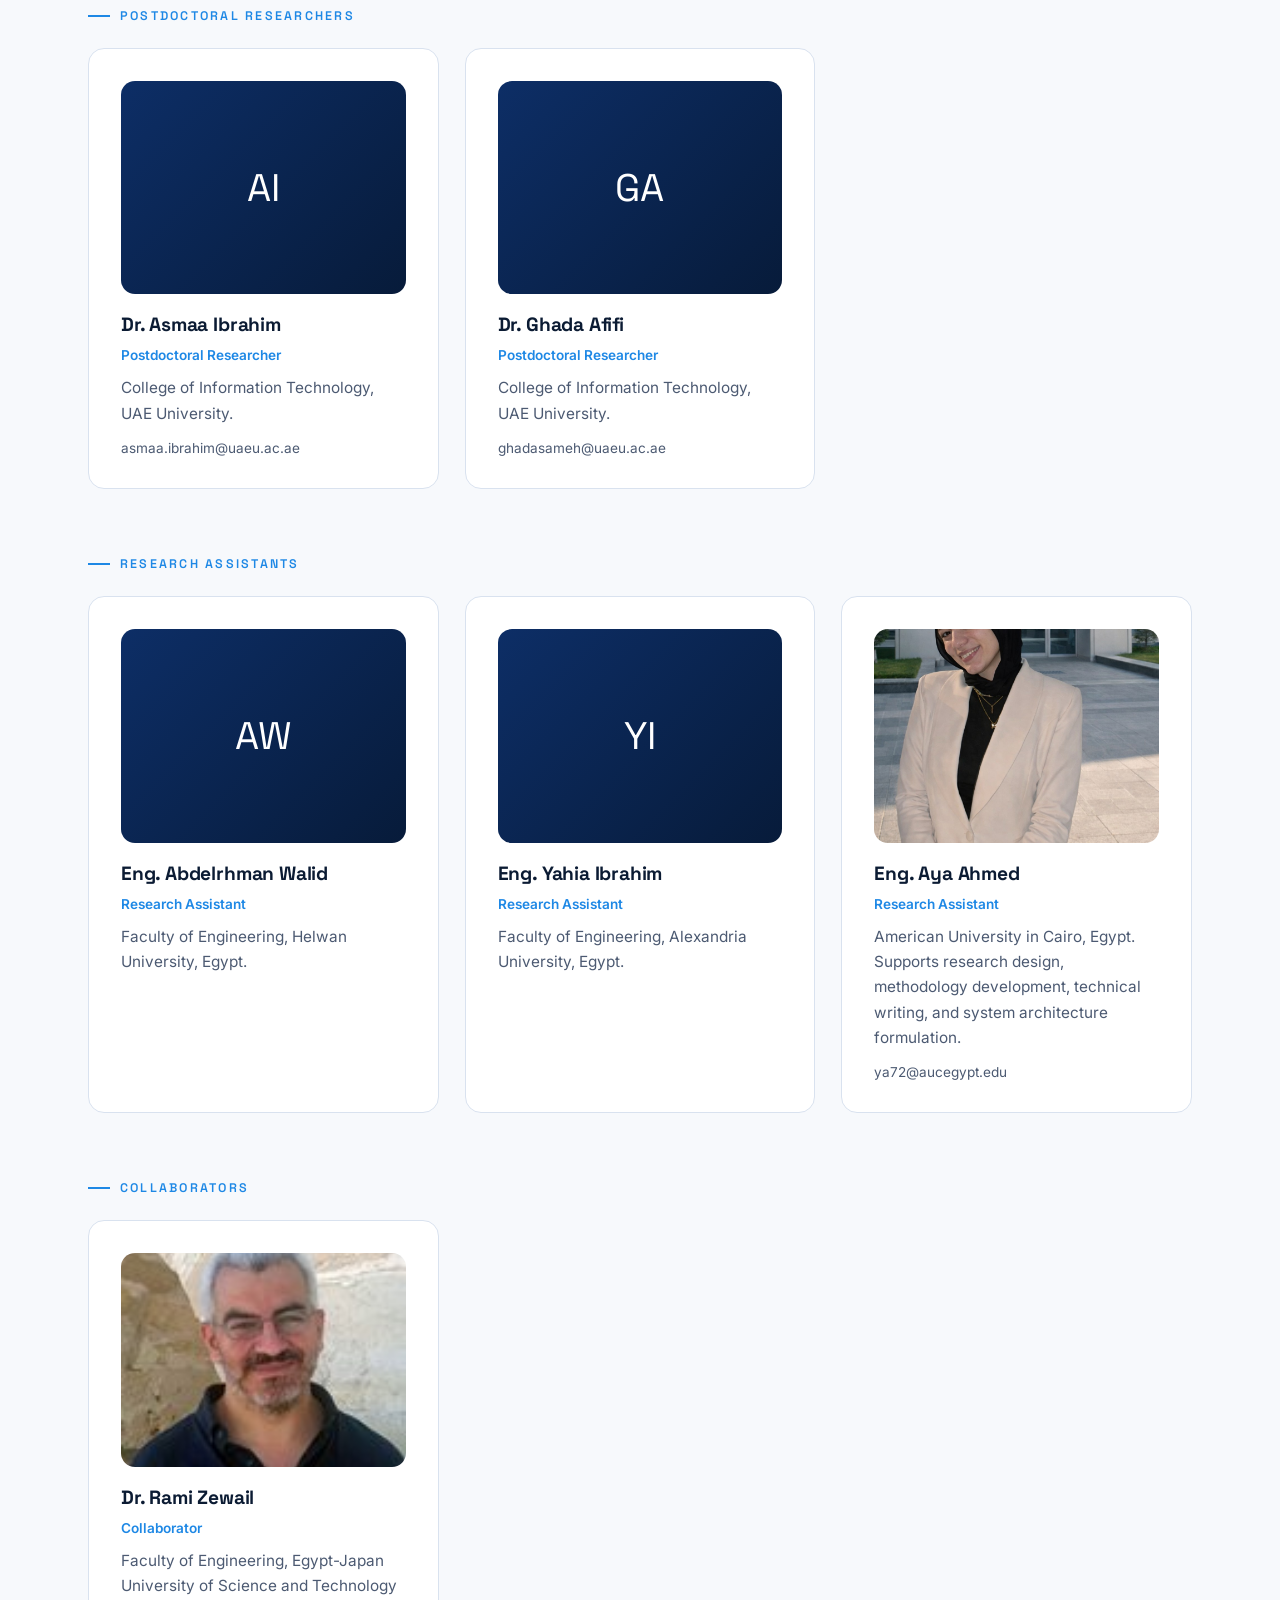
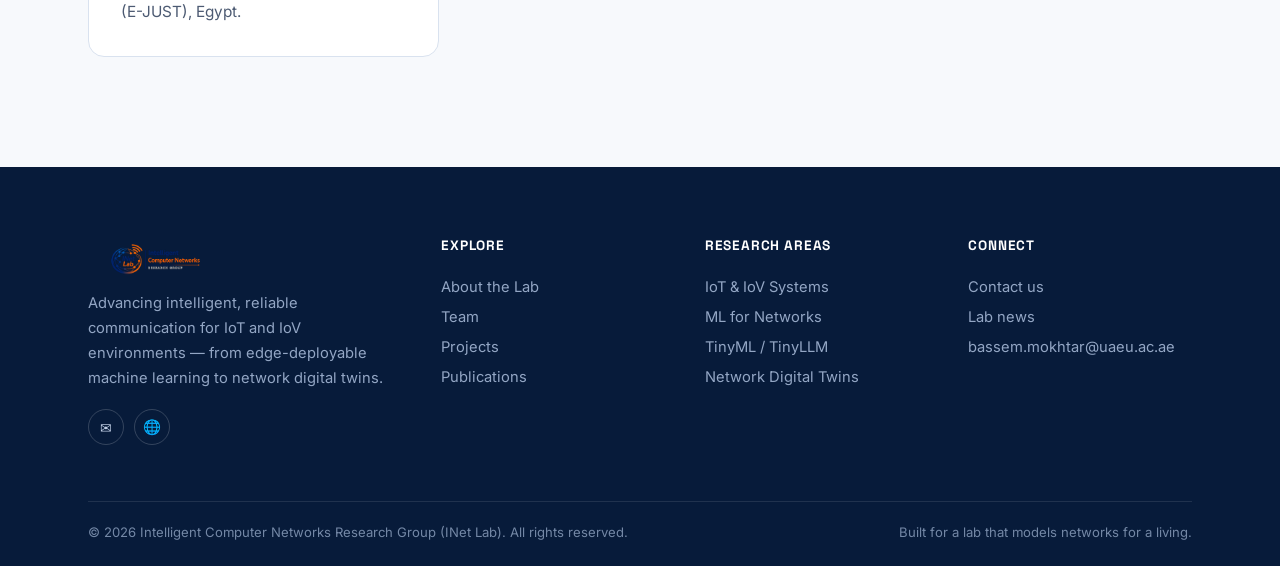
==== commit 7b603422: "Update members.html" ====
--- a/members.html
+++ b/members.html
@@ -75,7 +75,7 @@
 
         <div class="card member-card tilt" data-reveal style="transition-delay:.08s;">
           <span class="tag" style="width:fit-content;">Lab Coordinator</span>
-          <div class="member-photo" style="margin-top:14px;"><img src="assets/images/basmala-taha.jpg" alt="Eng. Basmala Taha"></div>
+          <div class="member-photo" style="margin-top:14px;"><img src="assets/images/basmala-taha.png" alt="Eng. Basmala Taha"></div>
           <h3>Eng. Basmala Taha</h3>
           <div class="member-role">Research Assistant &amp; Lab Coordinator</div>
           <p style="margin-top:12px;">B.Sc. in Computer Science, Egypt-Japan University of Science and Technology (E-JUST), 2022–2026. Author of 3 peer-reviewed publications across IIoT anomaly detection, sequence alignment, and ensemble learning. Joined INet Lab in July 2026 to lead the <em>Digital Twin–Driven Safe Exploration</em> research track, and is currently applying to Master's/Ph.D. programs.</p>
